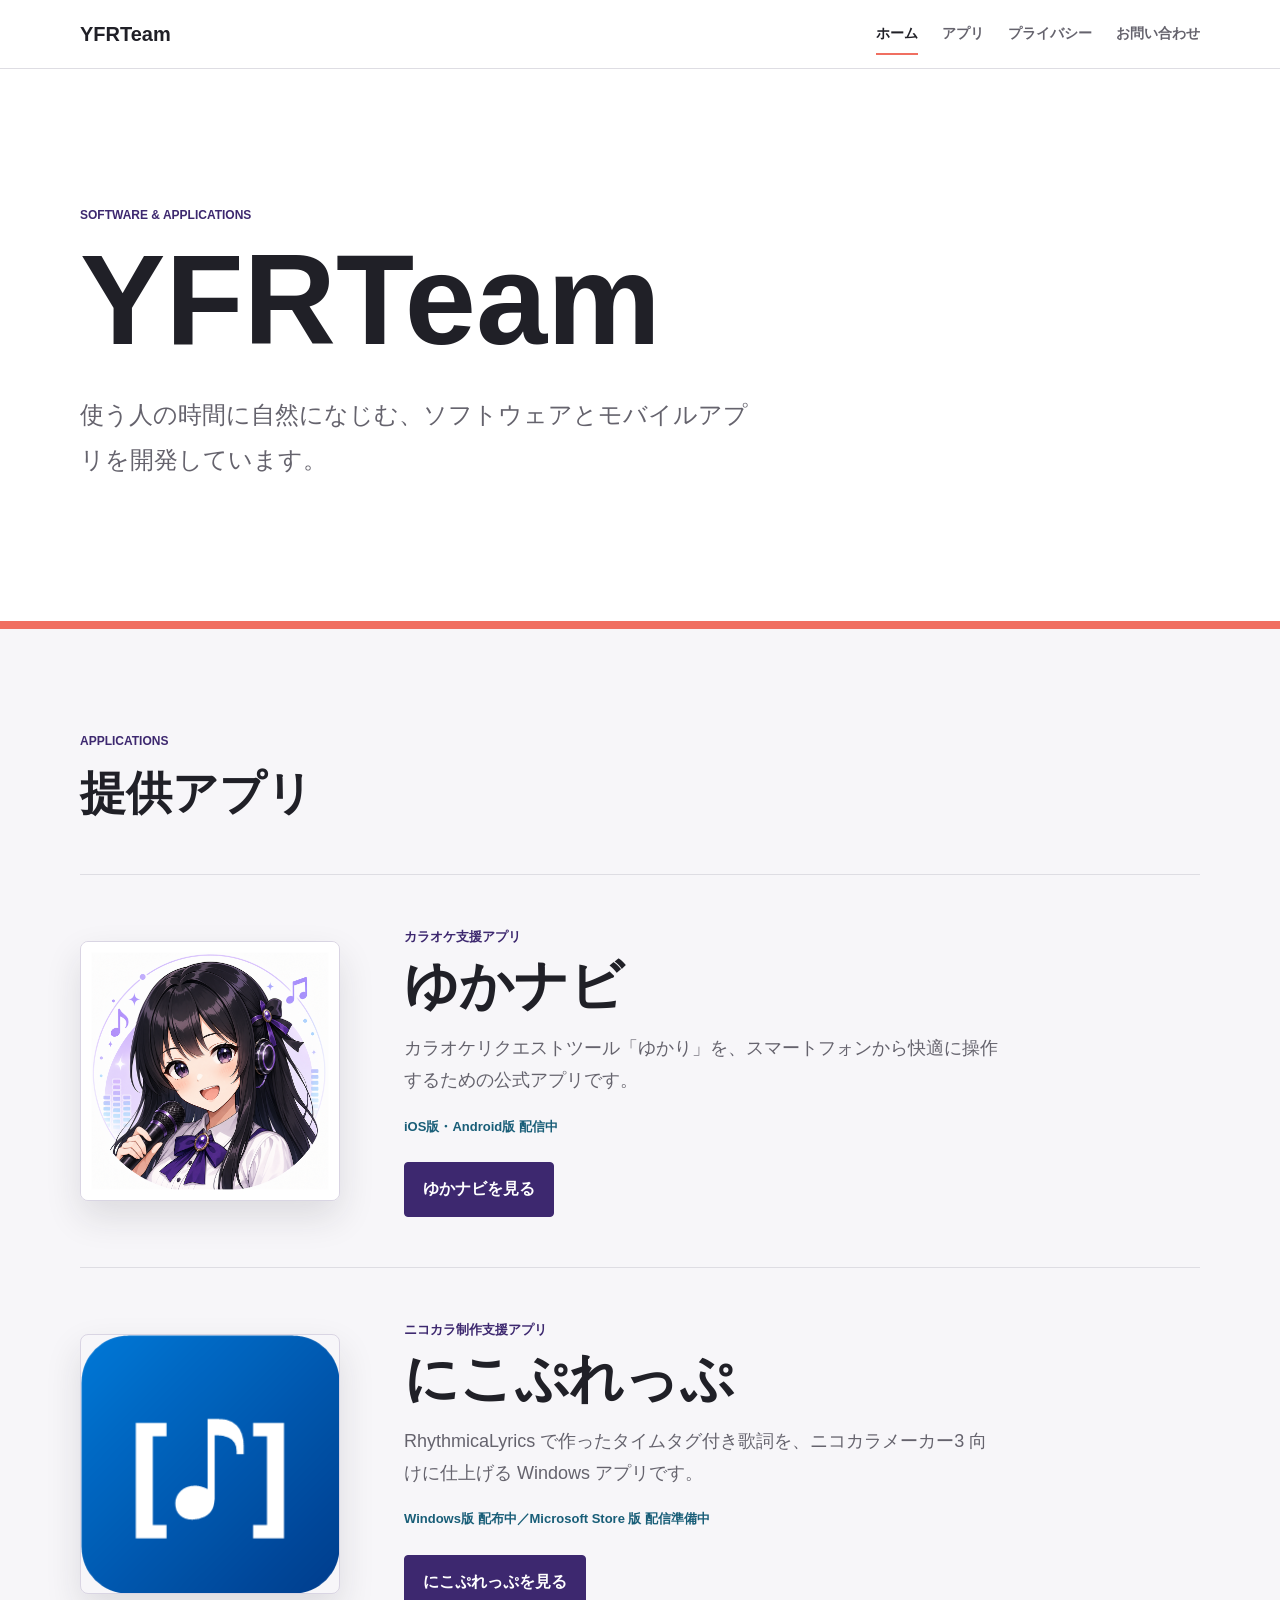
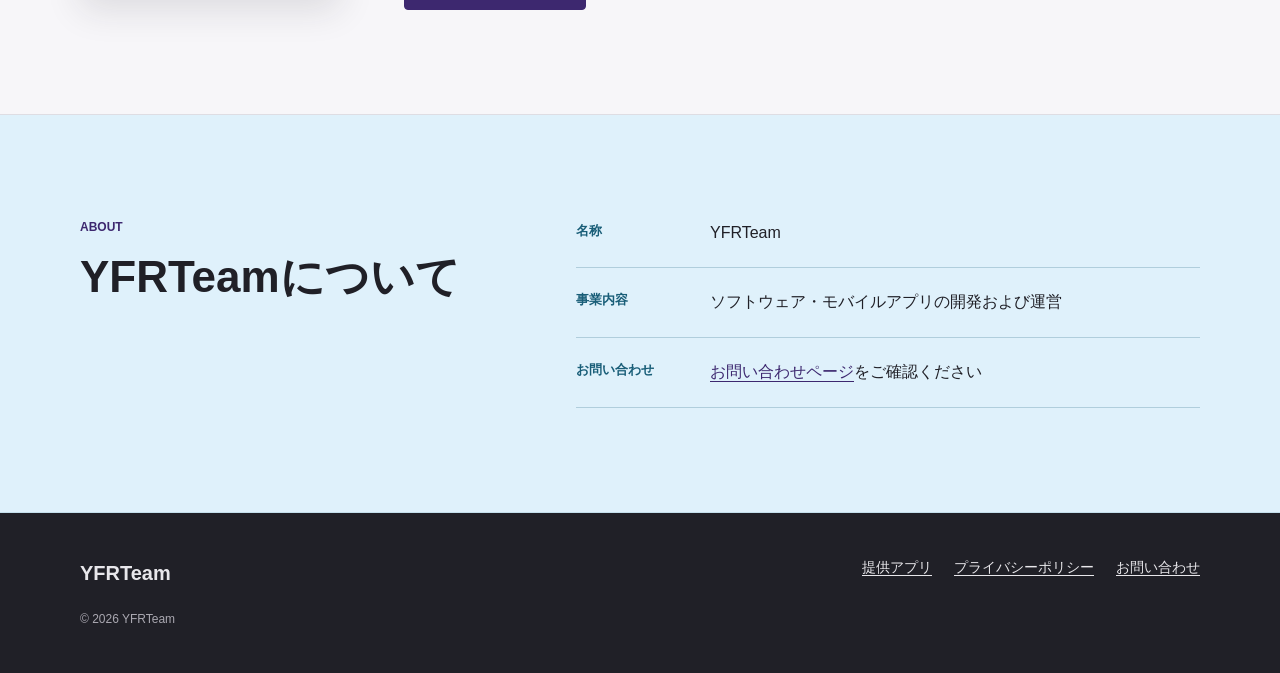
==== web/index.html @ 9d2f1a46 "Web: トップページ更新版を追加し、@Emoji の持ち方と Store 準備中を追記 - web/index.html: 公開中のトップページの提供アプリ一覧に「にこぷれっぷ」を   追加したもの" ====
<!doctype html>
<html lang="ja">
<head>
  <meta charset="utf-8">
  <meta name="viewport" content="width=device-width, initial-scale=1">
  <meta name="description" content="YFRTeamは、ソフトウェアとモバイルアプリの開発・運営を行っています。">
  <meta name="theme-color" content="#ffffff">
  <title>YFRTeam | 公式サイト</title>
  <link rel="icon" href="assets/yfrteam-mark.svg" type="image/svg+xml">
  <link rel="stylesheet" href="assets/style.css">
</head>
<body>
  <a class="skip-link" href="#main">本文へ移動</a>

  <header class="site-header">
    <div class="header-inner">
      <a class="brand" href="index.html" aria-label="YFRTeam トップページ">YFRTeam</a>
      <nav class="site-nav" aria-label="メインナビゲーション">
        <a aria-current="page" href="index.html">ホーム</a>
        <a href="#apps">アプリ</a>
	<a href="privacy.html">プライバシー</a>
        <a href="contact.html">お問い合わせ</a>
      </nav>
    </div>
  </header>

  <main id="main">
    <section class="org-hero" aria-labelledby="org-title">
      <div class="content-wide org-hero-inner">
        <p class="section-label">SOFTWARE &amp; APPLICATIONS</p>
        <h1 id="org-title">YFRTeam</h1>
        <p>使う人の時間に自然になじむ、ソフトウェアとモバイルアプリを開発しています。</p>
      </div>
    </section>

    <section id="apps" class="section apps-band" aria-labelledby="apps-title">
      <div class="content-wide">
        <p class="section-label">APPLICATIONS</p>
        <h2 id="apps-title">提供アプリ</h2>

        <article class="app-entry">
          <img src="assets/yukanavi-icon.png" width="1024" height="1024" alt="ゆかナビのアプリアイコン">
          <div class="app-entry-content">
            <p class="app-category">カラオケ支援アプリ</p>
            <h3>ゆかナビ</h3>
            <p>カラオケリクエストツール「ゆかり」を、スマートフォンから快適に操作するための公式アプリです。</p>
            <p class="app-release-status">iOS版・Android版 配信中 </p>
            <a class="primary-link" href="apps/yukanavi/index.html">ゆかナビを見る</a>
          </div>
        </article>

        <article class="app-entry">
          <img src="apps/NicoKaraPrep/images/nicokaraprep-icon.png" width="256" height="256" alt="にこぷれっぷのアプリアイコン">
          <div class="app-entry-content">
            <p class="app-category">ニコカラ制作支援アプリ</p>
            <h3>にこぷれっぷ</h3>
            <p>RhythmicaLyrics で作ったタイムタグ付き歌詞を、ニコカラメーカー3 向けに仕上げる Windows アプリです。</p>
            <p class="app-release-status">Windows版 配布中／Microsoft Store 版 配信準備中</p>
            <a class="primary-link" href="apps/NicoKaraPrep/index.html">にこぷれっぷを見る</a>
          </div>
        </article>
      </div>
    </section>

    <section class="section org-about-band" aria-labelledby="about-title">
      <div class="content-wide operator-layout">
        <div>
          <p class="section-label">ABOUT</p>
          <h2 id="about-title">YFRTeamについて</h2>
        </div>
        <dl class="operator-details">
          <div>
            <dt>名称</dt>
            <dd>YFRTeam</dd>
          </div>
          <div>
            <dt>事業内容</dt>
            <dd>ソフトウェア・モバイルアプリの開発および運営</dd>
          </div>
          <div>
            <dt>お問い合わせ</dt>
            <dd><a href="contact.html">お問い合わせページ</a>をご確認ください</dd>
          </div>
        </dl>
      </div>
    </section>
  </main>

  <footer class="site-footer">
    <div class="footer-inner">
      <p class="footer-brand">YFRTeam</p>
      <nav aria-label="フッターナビゲーション">
        <a href="#apps">提供アプリ</a>
	<a href="privacy.html">プライバシーポリシー</a>
        <a href="contact.html">お問い合わせ</a>
      </nav>
      <p class="copyright">&copy; 2026 YFRTeam</p>
    </div>
  </footer>
</body>
</html>
---- web/assets/style.css ----
:root {
  color-scheme: light;
  --ink: #202027;
  --muted: #65636d;
  --line: #dedde3;
  --paper: #ffffff;
  --soft: #f7f6f9;
  --lavender: #eee7ff;
  --violet: #6240a8;
  --violet-dark: #3d286f;
  --sky: #dff1fb;
  --sky-dark: #195e78;
  --coral: #f06f61;
  --max-wide: 1120px;
  --max-narrow: 760px;
}

* {
  box-sizing: border-box;
}

html {
  scroll-behavior: smooth;
}

body {
  margin: 0;
  color: var(--ink);
  background: var(--paper);
  font-family: -apple-system, BlinkMacSystemFont, "Segoe UI", "Noto Sans JP", "Hiragino Sans", "Yu Gothic UI", sans-serif;
  font-size: 16px;
  line-height: 1.8;
  letter-spacing: 0;
  -webkit-font-smoothing: antialiased;
}

img {
  display: block;
  max-width: 100%;
  height: auto;
}

a {
  color: var(--violet-dark);
  text-decoration-thickness: 1px;
  text-underline-offset: 0.22em;
}

a:hover {
  color: var(--violet);
}

a:focus-visible,
summary:focus-visible {
  outline: 3px solid var(--coral);
  outline-offset: 4px;
}

.skip-link {
  position: fixed;
  z-index: 100;
  top: 12px;
  left: 12px;
  padding: 8px 12px;
  color: var(--paper);
  background: var(--ink);
  transform: translateY(-160%);
}

.skip-link:focus {
  transform: translateY(0);
}

.site-header {
  position: sticky;
  z-index: 20;
  top: 0;
  background: rgba(255, 255, 255, 0.96);
  border-bottom: 1px solid var(--line);
}

.header-inner,
.footer-inner,
.content-wide,
.content-narrow {
  width: min(100% - 40px, var(--max-wide));
  margin-inline: auto;
}

.content-narrow {
  width: min(100% - 40px, var(--max-narrow));
}

.header-inner {
  min-height: 68px;
  display: flex;
  align-items: center;
  justify-content: space-between;
  gap: 24px;
}

.brand {
  color: var(--ink);
  font-size: 20px;
  font-weight: 800;
  line-height: 1;
  text-decoration: none;
}

.site-nav {
  display: flex;
  align-items: center;
  gap: 24px;
  font-size: 14px;
  font-weight: 700;
}

.site-nav a {
  position: relative;
  color: var(--muted);
  text-decoration: none;
  white-space: nowrap;
}

.site-nav a:hover,
.site-nav a[aria-current="page"] {
  color: var(--ink);
}

.site-nav a[aria-current="page"]::after {
  content: "";
  position: absolute;
  right: 0;
  bottom: -8px;
  left: 0;
  height: 2px;
  background: var(--coral);
}

.hero {
  min-height: min(720px, calc(100vh - 68px));
  display: grid;
  place-items: center;
  background: var(--lavender);
  border-bottom: 1px solid #d8ccef;
}

.hero-inner {
  width: min(100% - 40px, 780px);
  padding: 54px 0 68px;
  text-align: center;
}

.app-icon {
  width: clamp(160px, 32vw, 260px);
  aspect-ratio: 1;
  margin: 0 auto 24px;
  border: 1px solid rgba(61, 40, 111, 0.16);
  border-radius: 8px;
  box-shadow: 0 18px 42px rgba(61, 40, 111, 0.18);
}

.eyebrow,
.section-label {
  margin: 0 0 12px;
  color: var(--violet-dark);
  font-size: 12px;
  font-weight: 800;
  line-height: 1.4;
  letter-spacing: 0;
  text-transform: uppercase;
}

.hero h1 {
  margin: 0;
  color: var(--ink);
  font-size: clamp(48px, 10vw, 82px);
  line-height: 1.08;
  letter-spacing: 0;
}

.hero-copy {
  max-width: 630px;
  margin: 20px auto 0;
  color: #4f4b59;
  font-size: clamp(17px, 3vw, 21px);
  line-height: 1.8;
}

.release-status {
  display: inline-block;
  margin: 28px 0 0;
  padding: 6px 12px;
  color: var(--violet-dark);
  background: var(--paper);
  border: 1px solid #c9b9e8;
  border-radius: 4px;
  font-size: 13px;
  font-weight: 700;
}

.org-hero {
  min-height: min(560px, calc(72vh - 68px));
  display: grid;
  align-items: center;
  background: var(--paper);
  border-bottom: 8px solid var(--coral);
}

.org-hero-inner {
  padding-top: 72px;
  padding-bottom: 72px;
}

.org-hero h1 {
  margin: 0;
  font-size: clamp(64px, 13vw, 128px);
  line-height: 1;
  letter-spacing: 0;
}

.org-hero p:last-child {
  max-width: 680px;
  margin: 28px 0 0;
  color: var(--muted);
  font-size: clamp(18px, 3vw, 24px);
  line-height: 1.9;
}

.section {
  padding: 104px 0;
}

.section h2,
.document-header h1,
.support-section h2 {
  margin: 0;
  font-size: clamp(30px, 5vw, 46px);
  line-height: 1.35;
  letter-spacing: 0;
}

.lead {
  margin: 30px 0 0;
  color: #4f4d56;
  font-size: 19px;
  line-height: 2;
}

.apps-band {
  background: var(--soft);
  border-bottom: 1px solid var(--line);
}

.app-entry {
  display: grid;
  grid-template-columns: minmax(180px, 260px) minmax(0, 1fr);
  gap: 64px;
  align-items: center;
  margin-top: 50px;
  padding-top: 50px;
  border-top: 1px solid var(--line);
}

.app-entry > img {
  width: 100%;
  aspect-ratio: 1;
  border: 1px solid rgba(61, 40, 111, 0.16);
  border-radius: 8px;
  box-shadow: 0 16px 36px rgba(32, 32, 39, 0.12);
}

.app-entry-content {
  min-width: 0;
}

.app-category,
.app-release-status {
  margin: 0;
  color: var(--violet-dark);
  font-size: 13px;
  font-weight: 800;
}

.app-entry h3 {
  margin: 4px 0 12px;
  font-size: clamp(36px, 6vw, 54px);
  line-height: 1.25;
}

.app-entry-content > p:not(.app-category, .app-release-status) {
  max-width: 600px;
  margin: 0;
  color: var(--muted);
  font-size: 18px;
}

.app-entry .app-release-status {
  margin-top: 18px;
  color: var(--sky-dark);
}

.app-entry .primary-link {
  margin-top: 24px;
}

.org-about-band {
  background: var(--sky);
  border-bottom: 1px solid #c4dfeb;
}

.org-about-band h2 {
  font-size: clamp(30px, 5vw, 44px);
}

.back-to-team {
  display: inline-block;
  margin-bottom: 24px;
  color: var(--violet-dark);
  font-size: 13px;
  font-weight: 700;
}

.app-links-band {
  background: var(--paper);
}

.app-info-links {
  margin-top: 38px;
}

.feature-band {
  background: var(--soft);
  border-block: 1px solid var(--line);
}

.feature-list {
  display: grid;
  grid-template-columns: repeat(3, minmax(0, 1fr));
  gap: 40px;
  margin-top: 54px;
}

.feature-item {
  min-width: 0;
  padding-top: 22px;
  border-top: 3px solid var(--violet);
}

.feature-item:nth-child(2) {
  border-top-color: var(--sky-dark);
}

.feature-item:nth-child(3) {
  border-top-color: var(--coral);
}

.feature-number {
  margin: 0 0 12px;
  color: var(--muted);
  font-size: 12px;
  font-weight: 800;
}

.feature-item h3 {
  margin: 0;
  font-size: 20px;
  line-height: 1.5;
}

.feature-item p:last-child {
  margin: 12px 0 0;
  color: var(--muted);
}

.operator-band {
  background: var(--sky);
  border-bottom: 1px solid #c4dfeb;
}

.operator-layout {
  display: grid;
  grid-template-columns: minmax(200px, 0.8fr) minmax(0, 1.2fr);
  gap: 80px;
  align-items: start;
}

.operator-details {
  margin: 0;
}

.operator-details > div {
  display: grid;
  grid-template-columns: 110px minmax(0, 1fr);
  gap: 24px;
  padding: 20px 0;
  border-bottom: 1px solid rgba(25, 94, 120, 0.24);
}

.operator-details > div:first-child {
  padding-top: 0;
}

.operator-details dt {
  color: var(--sky-dark);
  font-size: 13px;
  font-weight: 800;
}

.operator-details dd {
  margin: 0;
}

.document-main {
  min-height: 70vh;
}

.document-header {
  padding: 90px 0 72px;
  background: var(--lavender);
  border-bottom: 1px solid #d8ccef;
}

.document-header h1 {
  font-size: clamp(38px, 7vw, 58px);
}

.document-header p:not(.section-label) {
  margin: 20px 0 0;
  color: #504b5a;
  font-size: 18px;
}

.document-header .document-date {
  font-size: 14px;
}

.org-document-header {
  background: var(--soft);
  border-bottom-color: var(--line);
}

.support-header {
  background: var(--sky);
  border-bottom-color: #c4dfeb;
}

.document-body,
.support-body {
  padding-top: 72px;
  padding-bottom: 104px;
}

.document-body section + section {
  margin-top: 58px;
  padding-top: 58px;
  border-top: 1px solid var(--line);
}

.document-body h2,
.support-section h2 {
  margin: 0 0 22px;
  font-size: 27px;
  line-height: 1.5;
}

.document-body h3 {
  margin: 30px 0 8px;
  font-size: 18px;
  line-height: 1.6;
}

.document-body p,
.document-body ul {
  margin-top: 0;
  margin-bottom: 18px;
}

.document-body ul {
  padding-left: 1.4em;
}

.document-body li + li {
  margin-top: 8px;
}

.support-section + .support-section {
  margin-top: 72px;
  padding-top: 72px;
  border-top: 1px solid var(--line);
}

.contact-list {
  border-top: 1px solid var(--line);
}

.contact-list > div {
  padding: 24px 0;
  border-bottom: 1px solid var(--line);
}

.contact-list h3 {
  margin: 0;
  font-size: 21px;
}

.contact-list p {
  margin: 6px 0 8px;
  color: var(--muted);
}

.contact-list a {
  font-weight: 700;
}

.faq-list {
  border-top: 1px solid var(--line);
}

.faq-list details {
  border-bottom: 1px solid var(--line);
}

.faq-list summary {
  position: relative;
  padding: 22px 48px 22px 0;
  cursor: pointer;
  font-size: 18px;
  font-weight: 700;
  list-style: none;
}

.faq-list summary::-webkit-details-marker {
  display: none;
}

.faq-list summary::after {
  content: "+";
  position: absolute;
  top: 50%;
  right: 4px;
  width: 28px;
  height: 28px;
  display: grid;
  place-items: center;
  color: var(--violet-dark);
  border: 1px solid var(--line);
  border-radius: 50%;
  transform: translateY(-50%);
}

.faq-list details[open] summary::after {
  content: "−";
}

.faq-list details > div {
  padding: 0 48px 22px 0;
  color: var(--muted);
}

.faq-list details p {
  margin: 0;
}

.contact-section {
  padding-bottom: 4px;
}

.contact-section > p:not(.section-label) {
  color: var(--muted);
}

.primary-link {
  display: inline-block;
  margin-top: 12px;
  padding: 12px 18px;
  color: var(--paper);
  background: var(--violet-dark);
  border: 1px solid var(--violet-dark);
  border-radius: 4px;
  font-weight: 700;
  text-decoration: none;
}

.primary-link:hover {
  color: var(--paper);
  background: var(--violet);
}

.contact-section .contact-note {
  margin-top: 22px;
  padding-left: 14px;
  border-left: 3px solid var(--coral);
  font-size: 14px;
}

.link-list {
  margin: 0;
  padding: 0;
  list-style: none;
  border-top: 1px solid var(--line);
}

.link-list li {
  border-bottom: 1px solid var(--line);
}

.link-list a {
  display: block;
  padding: 16px 4px;
  font-weight: 700;
}

.site-footer {
  color: #e8e7eb;
  background: var(--ink);
}

.footer-inner {
  min-height: 160px;
  display: grid;
  grid-template-columns: 1fr auto;
  gap: 18px 36px;
  align-content: center;
  padding-top: 28px;
  padding-bottom: 28px;
}

.footer-brand {
  margin: 0;
  font-size: 20px;
  font-weight: 800;
}

.footer-inner nav {
  display: flex;
  flex-wrap: wrap;
  justify-content: flex-end;
  gap: 8px 22px;
  font-size: 14px;
}

.footer-inner a {
  color: #e8e7eb;
}

.copyright {
  grid-column: 1 / -1;
  margin: 0;
  color: #aaa8b1;
  font-size: 12px;
}

@media (max-width: 760px) {
  .header-inner,
  .footer-inner,
  .content-wide,
  .content-narrow {
    width: min(100% - 28px, var(--max-wide));
  }

  .header-inner {
    min-height: 62px;
    gap: 16px;
  }

  .site-nav {
    gap: 12px;
    font-size: 12px;
  }

  .site-nav a[aria-current="page"]::after {
    bottom: -7px;
  }

  .hero {
    min-height: min(650px, calc(100vh - 62px));
  }

  .org-hero {
    min-height: min(500px, calc(70vh - 62px));
  }

  .org-hero-inner {
    padding-top: 58px;
    padding-bottom: 58px;
  }

  .hero-inner {
    width: min(100% - 28px, 780px);
    padding: 42px 0 52px;
  }

  .hero-copy {
    line-height: 1.7;
  }

  .section {
    padding: 72px 0;
  }

  .lead {
    font-size: 17px;
    line-height: 1.9;
  }

  .feature-list {
    grid-template-columns: 1fr;
    gap: 38px;
    margin-top: 40px;
  }

  .app-entry {
    grid-template-columns: minmax(120px, 180px) minmax(0, 1fr);
    gap: 30px;
  }

  .operator-layout {
    grid-template-columns: 1fr;
    gap: 38px;
  }

  .operator-details > div {
    grid-template-columns: 90px minmax(0, 1fr);
    gap: 16px;
  }

  .document-header {
    padding: 68px 0 54px;
  }

  .document-header p:not(.section-label) {
    font-size: 16px;
  }

  .document-body,
  .support-body {
    padding-top: 54px;
    padding-bottom: 78px;
  }

  .document-body section + section {
    margin-top: 44px;
    padding-top: 44px;
  }

  .document-body h2,
  .support-section h2 {
    font-size: 23px;
  }

  .support-section + .support-section {
    margin-top: 54px;
    padding-top: 54px;
  }

  .footer-inner {
    grid-template-columns: 1fr;
  }

  .footer-inner nav {
    justify-content: flex-start;
  }

  .copyright {
    grid-column: auto;
  }
}

@media (max-width: 430px) {
  .brand {
    font-size: 18px;
  }

  .site-nav {
    gap: 9px;
    font-size: 11px;
  }

  .hero h1 {
    font-size: 46px;
  }

  .org-hero h1 {
    font-size: 54px;
  }

  .app-entry {
    grid-template-columns: 1fr;
  }

  .app-entry > img {
    width: min(70vw, 220px);
  }

  .operator-details > div {
    grid-template-columns: 1fr;
    gap: 4px;
  }
}

@media (prefers-reduced-motion: reduce) {
  html {
    scroll-behavior: auto;
  }
}
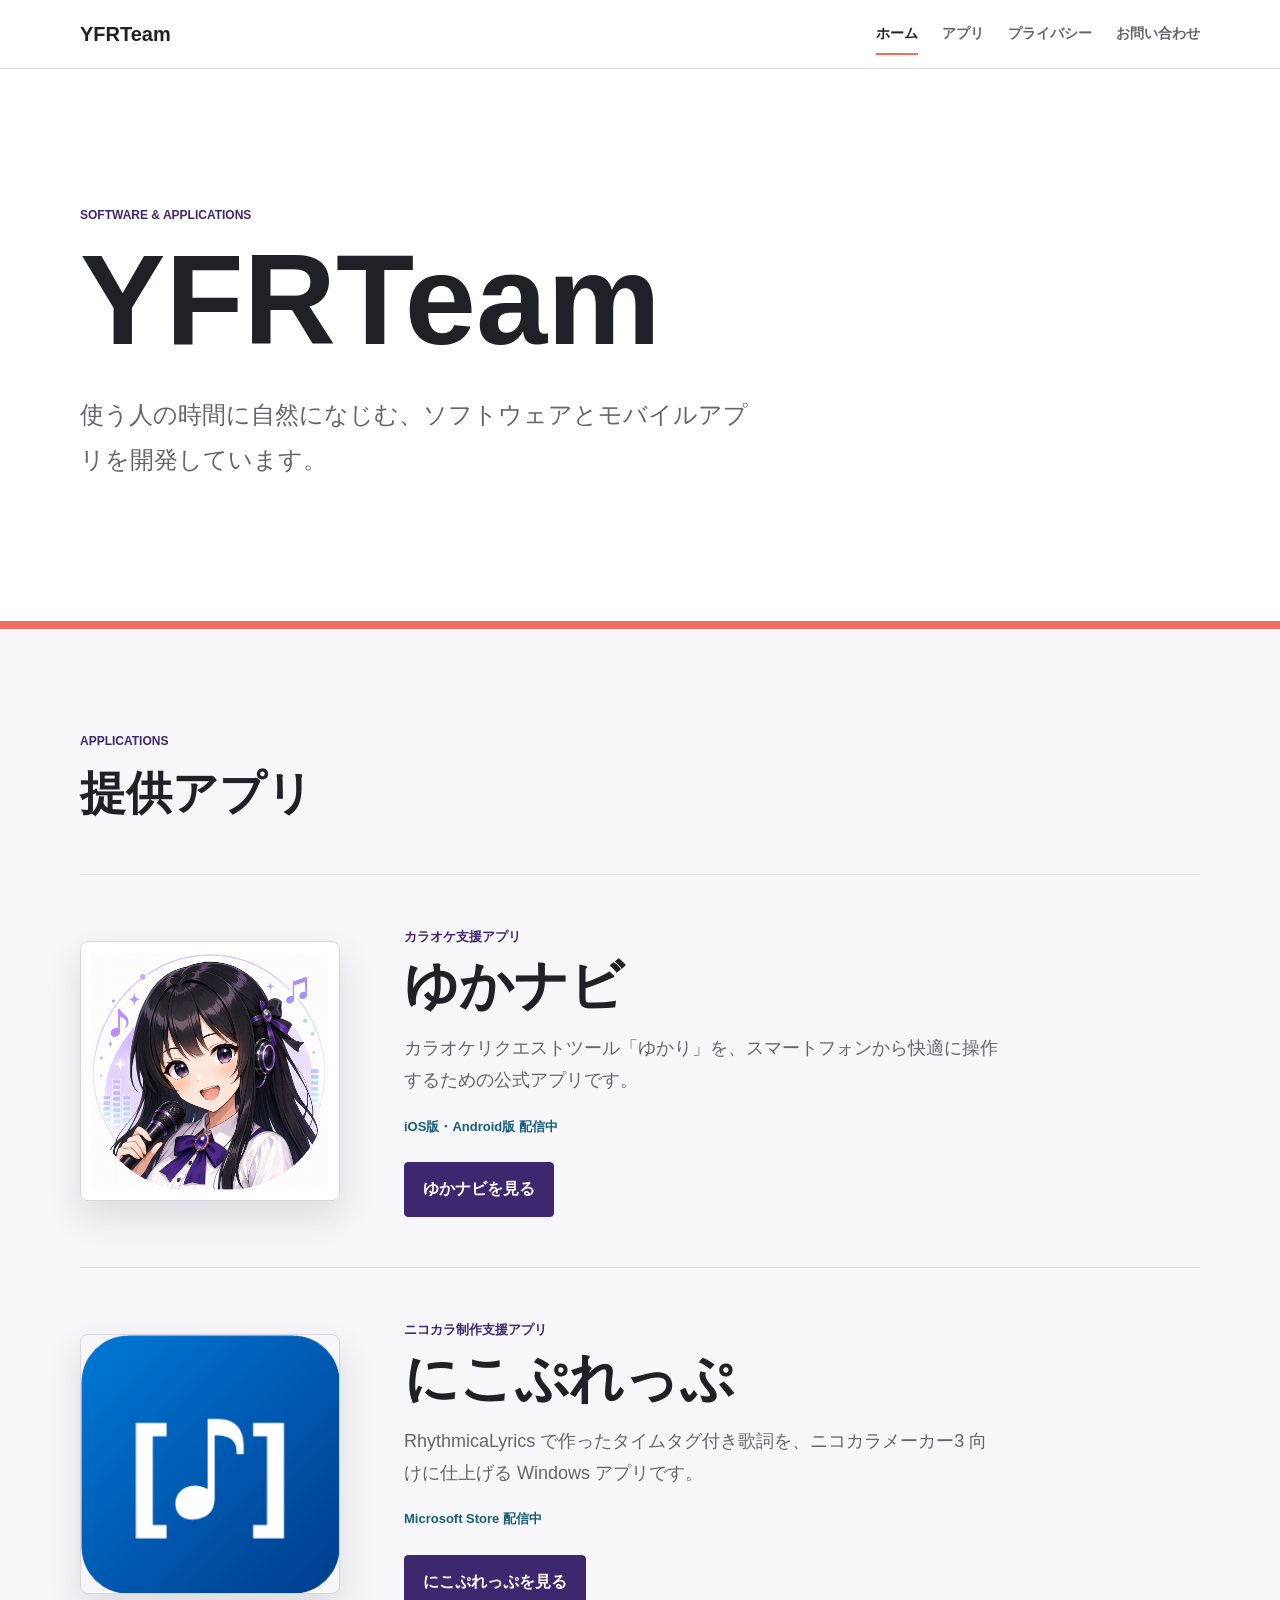
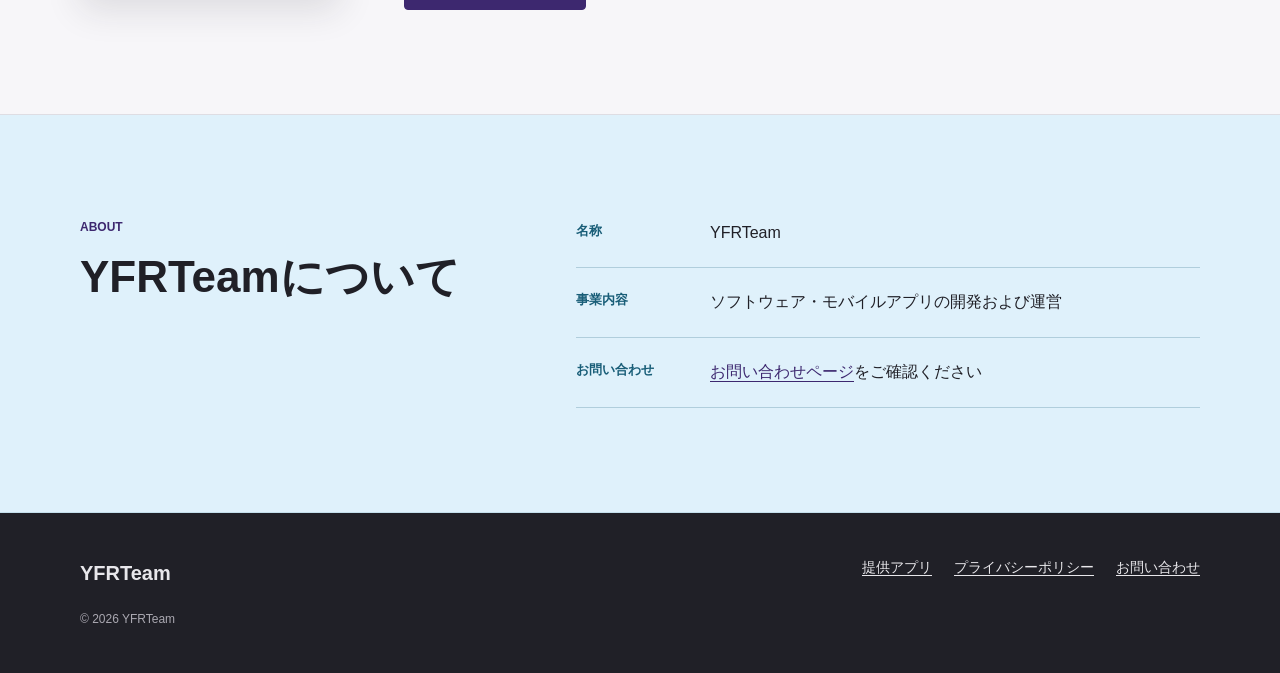
==== commit 4c094f36: "Web: Microsoft Store をメインの入手先に変更 ストア公開（9nb4v45g33bp）に合わせて導線を差し替え。  - 紹介ページ: 主ボタンを「Microsoft Store で入" ====
--- a/web/index.html
+++ b/web/index.html
@@ -55,7 +55,7 @@
             <p class="app-category">ニコカラ制作支援アプリ</p>
             <h3>にこぷれっぷ</h3>
             <p>RhythmicaLyrics で作ったタイムタグ付き歌詞を、ニコカラメーカー3 向けに仕上げる Windows アプリです。</p>
-            <p class="app-release-status">Windows版 配布中／Microsoft Store 版 配信準備中</p>
+            <p class="app-release-status">Microsoft Store 配信中</p>
             <a class="primary-link" href="apps/NicoKaraPrep/index.html">にこぷれっぷを見る</a>
           </div>
         </article>
